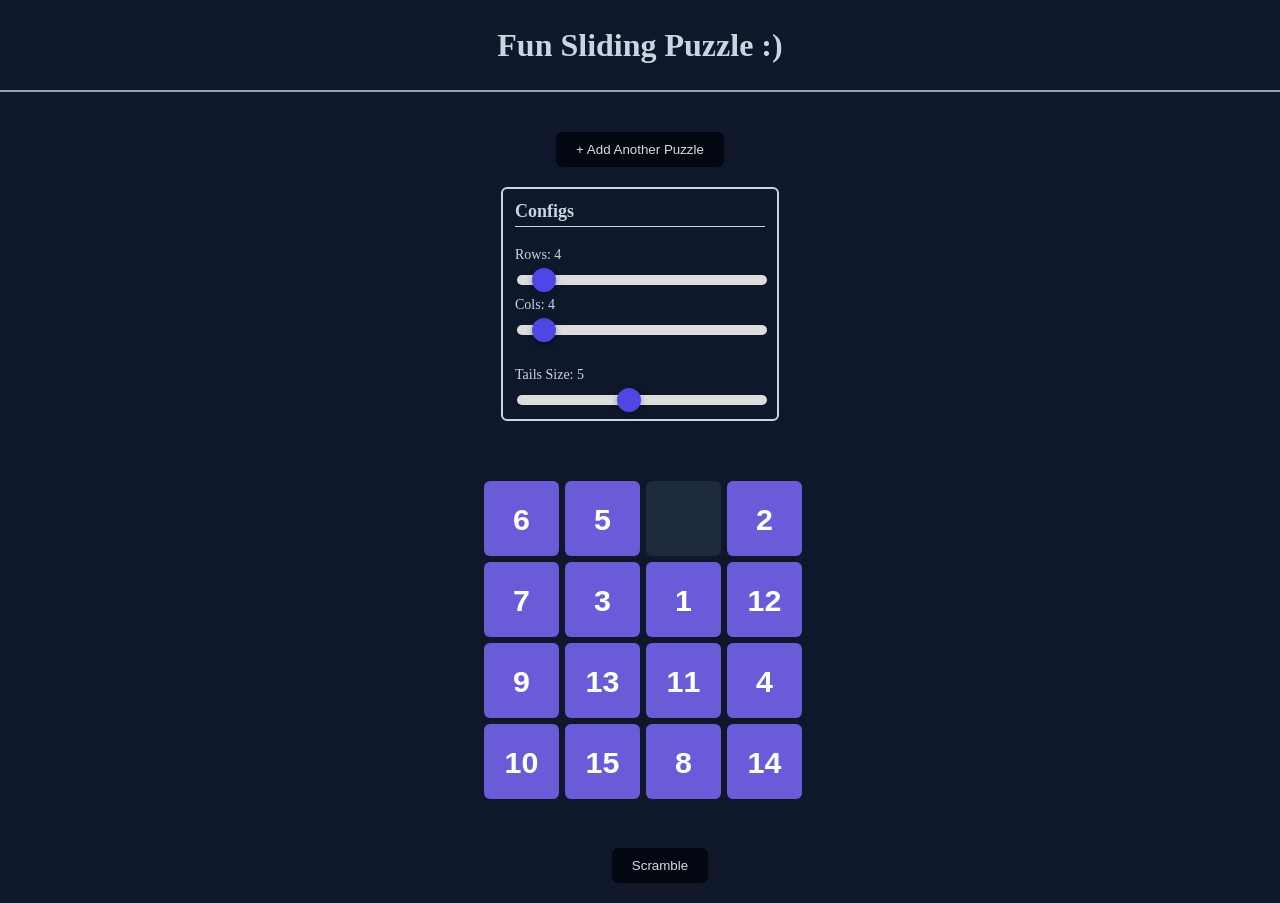
==== app/index.html @ 27c744fa "add change tails size option" ====
<!DOCTYPE html>
<html>
<head>
	<meta charset="utf-8">
	<meta name="viewport" content="width=device-width, initial-scale=1.0">
	<title>Sliding Puzzle</title>
	<link rel="stylesheet" href="index.css">
</head>
<body>
	<div class="main-header">
		<h1>Fun Sliding Puzzle :)</h1>
	</div>
	<div class="align-center mt-10">
		<button id="add-board"> + Add Another Puzzle</button>
	</div>
	<div class="center mt-5">
		<div id="controls-sliders" class="slider-container">
			<div class="controls-title">Configs</div>
	
			  <label for="rowsSlider">Rows: <span id="rowsValue">4</span></label>
			  <input type="range" id="rowsSlider" min="2" max="32" value="4">
	
			  <label for="colsSlider">Cols: <span id="colsValue">4</span></label>
			  <input type="range" id="colsSlider" min="2" max="32" value="4">

			  <label for="tailsSizeSlider" class="mt-5">Tails Size: <span id="tailsSizeValue">5</span></label>
			  <input type="range" id="tailsSizeSlider" min="1" max="10" value="5">
	
		</div>
	</div>
	<div id="boards-container"></div>

	<script src="index.js"></script>
</body>
</html>
---- app/index.css ----
::selection {
	background: transparent;
}

p {
	margin: 0;
	font: 12px/150% Arial;
	text-align: center;
	color: #888;
}

p a {
	color: #888;
}

body {
	margin: 0;
	padding: 0;
	background-color: oklch(20.8% 0.042 265.755);
}

.align-center {
	text-align: center;
}

button {
	cursor: pointer;
	outline: none;
	padding: 10px 20px;
	border: 0;
	border-radius: 6px;
	background: oklch(13% 0.028 261.692);
	text-align: center;
	color: #dbdbdb;
}

button:hover {
	background: oklch(27.8% 0.033 256.848);
}

#boards-container {
	display: flex;
	flex-direction: row;
	flex-wrap: wrap;
	justify-content: center;
	align-items: center;
	margin-top: 40px;
	width: 100%;
	height: 100%;
	column-gap: 30px;
	row-gap: 30px;
	padding: 20px;
}

.puzzle-container {
	display: flex;
	flex-direction: column;
	row-gap: 15px;
}

#boards-container span {
	position: absolute;
	display: block;
	width: 80px;
	height: 80px;
	border-radius: 6px;
	display: flex;
	align-items: center;
	justify-content: center;
}

#boards-container span.number {
	cursor: pointer;
	font: bold 36px/80px Arial;
	text-align: center;
	color: #fff;
}

#boards-container span.empty {
	background: oklch(27.9% 0.041 260.031);
}

#boards-container span.number.tail {
	background: #6a5cd8;
}

#boards-container.animate span {
	-webkit-transition: 0.15s left, 0.15s top;
	transition: 0.15s left, 0.15s top;
}

.main-header {
	width: 100%;
	height: 90px;
	border-bottom: 2px solid oklch(70.4% 0.04 256.788);
	color: oklch(86.9% 0.022 252.894);
	display: flex;
	align-items: center;
	justify-content: center;
	position: sticky;
	top: 0;
	z-index: 10;
	background-color: inherit;
}

.mt-10 {
	margin-top: 40px;
}

.mt-5 {
	margin-top: 20px;
}

.mb-3 {
	margin-bottom: 12px;
}
.center {
	display: flex;
	align-items: center;
	justify-content: center;
}
.slider-container {
	display: flex;
	flex-direction: column;
	gap: 10px;
	width: 250px;
	border: 2px solid oklch(86.9% 0.022 252.894);
	border-radius: 6px;
	padding: 12px;
	color: oklch(86.9% 0.022 252.894);
}

.controls-title {
	font-size: 18px;
	border-bottom: 1px solid oklch(86.9% 0.022 252.894);
	padding-bottom: 4px;
	margin-bottom: 10px;
	font-weight: 600;
}

.slider-container label {
	font-size: 14px;
}

input[type="range"] {
	-webkit-appearance: none;
	width: 100%;
	height: 10px;
	border-radius: 10px;
	background: #ddd;
	outline: none;
	transition: background 0.3s;
}

input[type="range"]:hover {
	background: #ccc;
}

input[type="range"]::-webkit-slider-thumb {
	-webkit-appearance: none;
	appearance: none;
	width: 24px;
	height: 24px;
	border-radius: 50%;
	background: #4f46e5;
	cursor: pointer;
	box-shadow: 0 2px 6px rgba(0, 0, 0, 0.3);
	transition: transform 0.2s, background 0.2s;
}

input[type="range"]::-webkit-slider-thumb:hover {
	transform: scale(1.2);
	background: #6366f1;
}

input[type="range"]::-moz-range-thumb {
	width: 24px;
	height: 24px;
	border-radius: 50%;
	background: #4f46e5;
	cursor: pointer;
	box-shadow: 0 2px 6px rgba(0, 0, 0, 0.3);
	transition: transform 0.2s, background 0.2s;
}

input[type="range"]::-moz-range-thumb:hover {
	transform: scale(1.2);
	background: #6366f1;
}
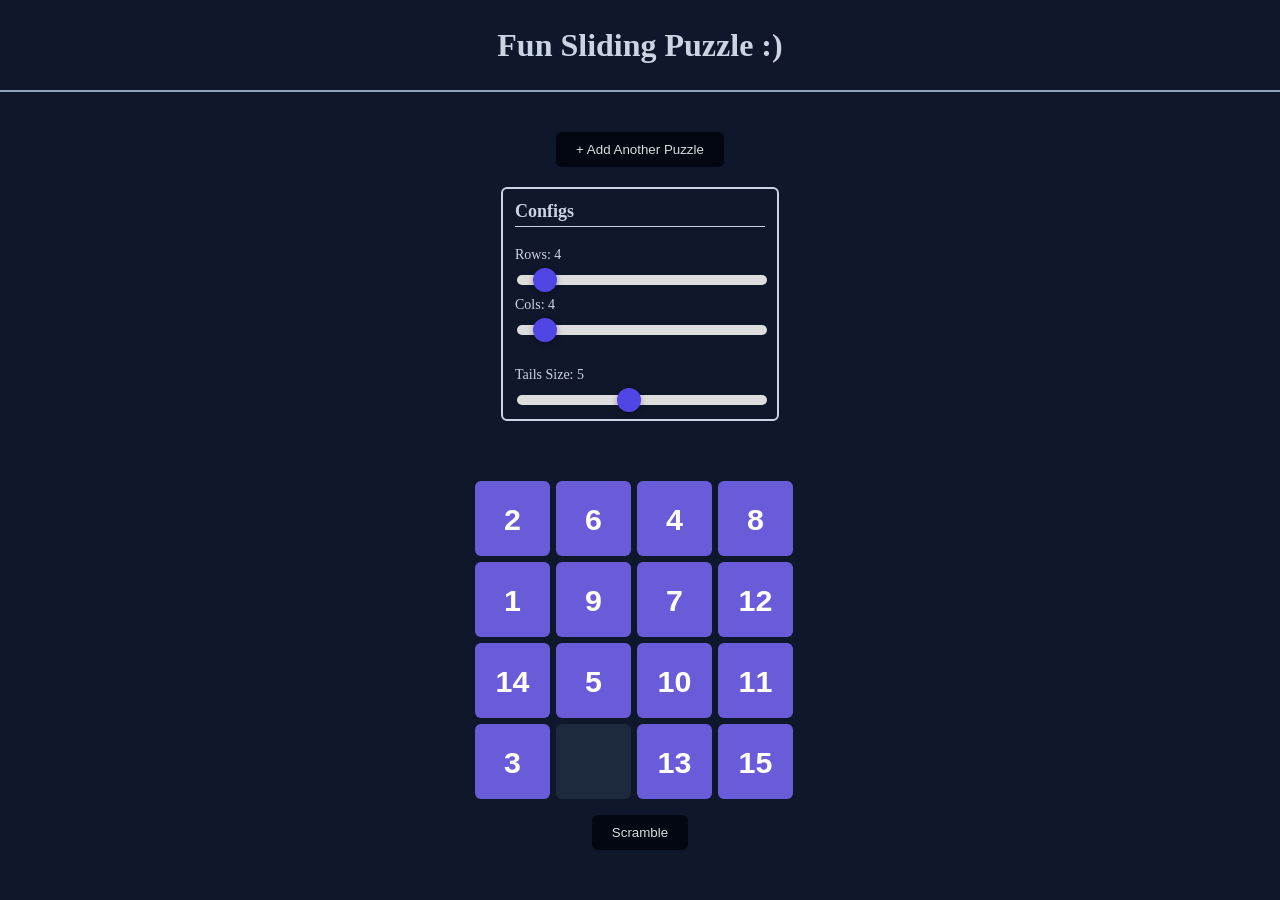
==== commit e7a90108: "update slider max for row and col" ====
--- a/app/index.html
+++ b/app/index.html
@@ -18,10 +18,10 @@
 			<div class="controls-title">Configs</div>
 	
 			  <label for="rowsSlider">Rows: <span id="rowsValue">4</span></label>
-			  <input type="range" id="rowsSlider" min="2" max="32" value="4">
+			  <input type="range" id="rowsSlider" min="2" max="30" value="4">
 	
 			  <label for="colsSlider">Cols: <span id="colsValue">4</span></label>
-			  <input type="range" id="colsSlider" min="2" max="32" value="4">
+			  <input type="range" id="colsSlider" min="2" max="30" value="4">
 
 			  <label for="tailsSizeSlider" class="mt-5">Tails Size: <span id="tailsSizeValue">5</span></label>
 			  <input type="range" id="tailsSizeSlider" min="1" max="10" value="5">
--- a/app/index.css
+++ b/app/index.css
@@ -38,6 +38,25 @@
 	background: oklch(27.8% 0.033 256.848);
 }
 
+::-webkit-scrollbar {
+  width: 4px;
+  height: 4px;
+}
+
+::-webkit-scrollbar-track {
+  background: #f0f0f0;
+  border-radius: 10px;
+}
+
+::-webkit-scrollbar-thumb {
+  background: #888;
+  border-radius: 10px;
+}
+
+::-webkit-scrollbar-thumb:hover {
+  background: #555;
+}
+
 #boards-container {
 	display: flex;
 	flex-direction: row;
@@ -45,8 +64,6 @@
 	justify-content: center;
 	align-items: center;
 	margin-top: 40px;
-	width: 100%;
-	height: 100%;
 	column-gap: 30px;
 	row-gap: 30px;
 	padding: 20px;
@@ -55,7 +72,7 @@
 .puzzle-container {
 	display: flex;
 	flex-direction: column;
-	row-gap: 15px;
+	row-gap: 4px;
 }
 
 #boards-container span {
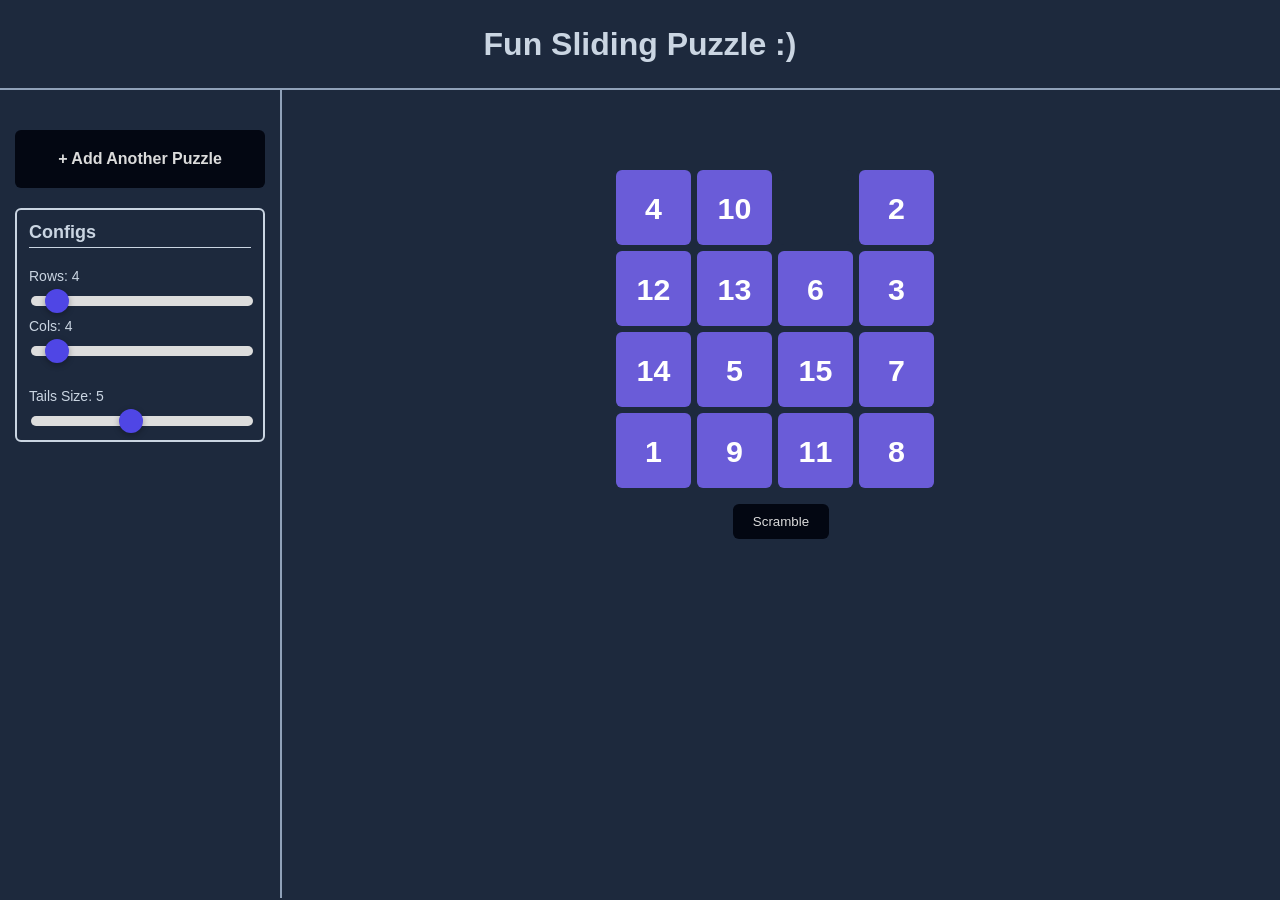
==== commit 1634b74f: "create sidebar" ====
--- a/app/index.html
+++ b/app/index.html
@@ -10,25 +10,31 @@
 	<div class="main-header">
 		<h1>Fun Sliding Puzzle :)</h1>
 	</div>
-	<div class="align-center mt-10">
-		<button id="add-board"> + Add Another Puzzle</button>
-	</div>
-	<div class="center mt-5">
-		<div id="controls-sliders" class="slider-container">
-			<div class="controls-title">Configs</div>
-	
-			  <label for="rowsSlider">Rows: <span id="rowsValue">4</span></label>
-			  <input type="range" id="rowsSlider" min="2" max="30" value="4">
-	
-			  <label for="colsSlider">Cols: <span id="colsValue">4</span></label>
-			  <input type="range" id="colsSlider" min="2" max="30" value="4">
-
-			  <label for="tailsSizeSlider" class="mt-5">Tails Size: <span id="tailsSizeValue">5</span></label>
-			  <input type="range" id="tailsSizeSlider" min="1" max="10" value="5">
-	
+	<div class="page-content">
+		<div class="sidebar">
+			<div class="align-center mt-10">
+				<button class="primary-btn lg-btn" id="add-board"> + Add Another Puzzle</button>
+			</div>
+			<div class="center mt-5">
+				<div id="controls-sliders" class="slider-container">
+					<div class="controls-title">Configs</div>
+			
+					  <label for="rowsSlider">Rows: <span id="rowsValue">4</span></label>
+					  <input type="range" id="rowsSlider" min="2" max="30" value="4">
+			
+					  <label for="colsSlider">Cols: <span id="colsValue">4</span></label>
+					  <input type="range" id="colsSlider" min="2" max="30" value="4">
+		
+					  <label for="tailsSizeSlider" class="mt-5">Tails Size: <span id="tailsSizeValue">5</span></label>
+					  <input type="range" id="tailsSizeSlider" min="1" max="10" value="5">
+			
+				</div>
+			</div>
+		</div>
+		<div class="main-content">
+			<div id="boards-container"></div>
 		</div>
 	</div>
-	<div id="boards-container"></div>
 
 	<script src="index.js"></script>
 </body>
--- a/app/index.css
+++ b/app/index.css
@@ -1,206 +1,236 @@
-::selection {
-	background: transparent;
+:root {
+  /* -------------------- Colors -------------------- */
+  --primary: oklch(13% 0.028 261.692);
+  --primary-hover: oklch(27.8% 0.033 256.848);
+  --secondary: oklch(27.9% 0.041 260.031);
+  --accent: #6a5cd8;
+  --text-primary: oklch(86.9% 0.022 252.894);
+  --text-secondary: #888;
+  --border: oklch(70.4% 0.04 256.788);
+  --slider-track: #ddd;
+  --slider-track-hover: #ccc;
+  --slider-thumb: #4f46e5;
+  --slider-thumb-hover: #6366f1;
+  --scrollbar-thumb: #888;
+  --scrollbar-thumb-hover: #555;
+  --scrollbar-track: #f0f0f0;
+}
+
+/* -------------------- Base Styles -------------------- */
+* {
+  box-sizing: border-box;
+}
+
+body {
+  margin: 0;
+  padding: 0;
+  background-color: var(--secondary);
+  font-family: Arial, sans-serif;
 }
 
 p {
-	margin: 0;
-	font: 12px/150% Arial;
-	text-align: center;
-	color: #888;
+  margin: 0;
+  font: 12px/150% Arial;
+  text-align: center;
+  color: var(--text-secondary);
 }
 
 p a {
-	color: #888;
-}
-
-body {
-	margin: 0;
-	padding: 0;
-	background-color: oklch(20.8% 0.042 265.755);
+  color: var(--text-secondary);
 }
 
 .align-center {
-	text-align: center;
-}
-
-button {
-	cursor: pointer;
-	outline: none;
-	padding: 10px 20px;
-	border: 0;
-	border-radius: 6px;
-	background: oklch(13% 0.028 261.692);
-	text-align: center;
-	color: #dbdbdb;
-}
-
-button:hover {
-	background: oklch(27.8% 0.033 256.848);
-}
-
+  text-align: center;
+}
+
+.center {
+  display: flex;
+  align-items: center;
+  justify-content: center;
+}
+
+.mt-5 { margin-top: 20px; }
+.mt-10 { margin-top: 40px; }
+.mb-3 { margin-bottom: 12px; }
+
+/* -------------------- Buttons -------------------- */
+.primary-btn {
+  cursor: pointer;
+  outline: none;
+  padding: 10px 20px;
+  border: 0;
+  border-radius: 6px;
+  background: var(--primary);
+  text-align: center;
+  color: #dbdbdb;
+  transition: background 0.3s;
+}
+
+.primary-btn.lg-btn {
+  padding: 20px 30px;
+  width: 100%;
+  font-size: 16px;
+  font-weight: 600;
+}
+
+.primary-btn:hover {
+  background: var(--primary-hover);
+}
+
+/* -------------------- Scrollbar -------------------- */
 ::-webkit-scrollbar {
   width: 4px;
   height: 4px;
 }
 
 ::-webkit-scrollbar-track {
-  background: #f0f0f0;
+  background: var(--scrollbar-track);
   border-radius: 10px;
 }
 
 ::-webkit-scrollbar-thumb {
-  background: #888;
+  background: var(--scrollbar-thumb);
   border-radius: 10px;
 }
 
 ::-webkit-scrollbar-thumb:hover {
-  background: #555;
-}
-
+  background: var(--scrollbar-thumb-hover);
+}
+
+/* -------------------- Header -------------------- */
+.main-header {
+  width: 100%;
+  height: 90px;
+  border-bottom: 2px solid var(--border);
+  color: var(--text-primary);
+  display: flex;
+  align-items: center;
+  justify-content: center;
+  position: sticky;
+  top: 0;
+  z-index: 10;
+  background-color: inherit;
+}
+
+/* -------------------- Page Layout -------------------- */
+.page-content {
+  display: flex;
+  align-items: flex-start;
+}
+
+/* Sidebar */
+.sidebar {
+  padding: 0 15px;
+  border-right: 2px solid var(--border);
+  min-height: calc(100vh - 92px);
+  position: sticky;
+  top: 92px;
+}
+
+/* Main content */
+.main-content {
+  flex: 1;
+  padding: 20px;
+}
+
+/* -------------------- Sliders / Controls -------------------- */
+.slider-container {
+  display: flex;
+  flex-direction: column;
+  gap: 10px;
+  width: 250px;
+  border: 2px solid var(--text-primary);
+  border-radius: 6px;
+  padding: 12px;
+  color: var(--text-primary);
+}
+
+.controls-title {
+  font-size: 18px;
+  font-weight: 600;
+  border-bottom: 1px solid var(--text-primary);
+  padding-bottom: 4px;
+  margin-bottom: 10px;
+}
+
+.slider-container label {
+  font-size: 14px;
+}
+
+input[type="range"] {
+  -webkit-appearance: none;
+  width: 100%;
+  height: 10px;
+  border-radius: 10px;
+  background: var(--slider-track);
+  outline: none;
+  transition: background 0.3s;
+}
+
+input[type="range"]:hover {
+  background: var(--slider-track-hover);
+}
+
+input[type="range"]::-webkit-slider-thumb {
+  -webkit-appearance: none;
+  appearance: none;
+  width: 24px;
+  height: 24px;
+  border-radius: 50%;
+  background: var(--slider-thumb);
+  cursor: pointer;
+  box-shadow: 0 2px 6px rgba(0, 0, 0, 0.3);
+  transition: transform 0.2s, background 0.2s;
+}
+
+input[type="range"]::-webkit-slider-thumb:hover {
+  transform: scale(1.2);
+  background: var(--slider-thumb-hover);
+}
+
+/* -------------------- Puzzle -------------------- */
 #boards-container {
-	display: flex;
-	flex-direction: row;
-	flex-wrap: wrap;
-	justify-content: center;
-	align-items: center;
-	margin-top: 40px;
-	column-gap: 30px;
-	row-gap: 30px;
-	padding: 20px;
+  display: flex;
+  flex-wrap: wrap;
+  justify-content: center;
+  align-items: center;
+  margin-top: 40px;
+  column-gap: 30px;
+  row-gap: 30px;
+  padding: 20px;
 }
 
 .puzzle-container {
-	display: flex;
-	flex-direction: column;
-	row-gap: 4px;
+  display: flex;
+  flex-direction: column;
+  row-gap: 4px;
 }
 
 #boards-container span {
-	position: absolute;
-	display: block;
-	width: 80px;
-	height: 80px;
-	border-radius: 6px;
-	display: flex;
-	align-items: center;
-	justify-content: center;
+  position: absolute;
+  display: flex;
+  align-items: center;
+  justify-content: center;
+  width: 80px;
+  height: 80px;
+  border-radius: 6px;
 }
 
 #boards-container span.number {
-	cursor: pointer;
-	font: bold 36px/80px Arial;
-	text-align: center;
-	color: #fff;
+  cursor: pointer;
+  font: bold 36px/80px Arial;
+  text-align: center;
+  color: #fff;
 }
 
 #boards-container span.empty {
-	background: oklch(27.9% 0.041 260.031);
+  background: var(--secondary);
 }
 
 #boards-container span.number.tail {
-	background: #6a5cd8;
+  background: var(--accent);
 }
 
 #boards-container.animate span {
-	-webkit-transition: 0.15s left, 0.15s top;
-	transition: 0.15s left, 0.15s top;
-}
-
-.main-header {
-	width: 100%;
-	height: 90px;
-	border-bottom: 2px solid oklch(70.4% 0.04 256.788);
-	color: oklch(86.9% 0.022 252.894);
-	display: flex;
-	align-items: center;
-	justify-content: center;
-	position: sticky;
-	top: 0;
-	z-index: 10;
-	background-color: inherit;
-}
-
-.mt-10 {
-	margin-top: 40px;
-}
-
-.mt-5 {
-	margin-top: 20px;
-}
-
-.mb-3 {
-	margin-bottom: 12px;
-}
-.center {
-	display: flex;
-	align-items: center;
-	justify-content: center;
-}
-.slider-container {
-	display: flex;
-	flex-direction: column;
-	gap: 10px;
-	width: 250px;
-	border: 2px solid oklch(86.9% 0.022 252.894);
-	border-radius: 6px;
-	padding: 12px;
-	color: oklch(86.9% 0.022 252.894);
-}
-
-.controls-title {
-	font-size: 18px;
-	border-bottom: 1px solid oklch(86.9% 0.022 252.894);
-	padding-bottom: 4px;
-	margin-bottom: 10px;
-	font-weight: 600;
-}
-
-.slider-container label {
-	font-size: 14px;
-}
-
-input[type="range"] {
-	-webkit-appearance: none;
-	width: 100%;
-	height: 10px;
-	border-radius: 10px;
-	background: #ddd;
-	outline: none;
-	transition: background 0.3s;
-}
-
-input[type="range"]:hover {
-	background: #ccc;
-}
-
-input[type="range"]::-webkit-slider-thumb {
-	-webkit-appearance: none;
-	appearance: none;
-	width: 24px;
-	height: 24px;
-	border-radius: 50%;
-	background: #4f46e5;
-	cursor: pointer;
-	box-shadow: 0 2px 6px rgba(0, 0, 0, 0.3);
-	transition: transform 0.2s, background 0.2s;
-}
-
-input[type="range"]::-webkit-slider-thumb:hover {
-	transform: scale(1.2);
-	background: #6366f1;
-}
-
-input[type="range"]::-moz-range-thumb {
-	width: 24px;
-	height: 24px;
-	border-radius: 50%;
-	background: #4f46e5;
-	cursor: pointer;
-	box-shadow: 0 2px 6px rgba(0, 0, 0, 0.3);
-	transition: transform 0.2s, background 0.2s;
-}
-
-input[type="range"]::-moz-range-thumb:hover {
-	transform: scale(1.2);
-	background: #6366f1;
+  transition: 0.15s left, 0.15s top;
 }
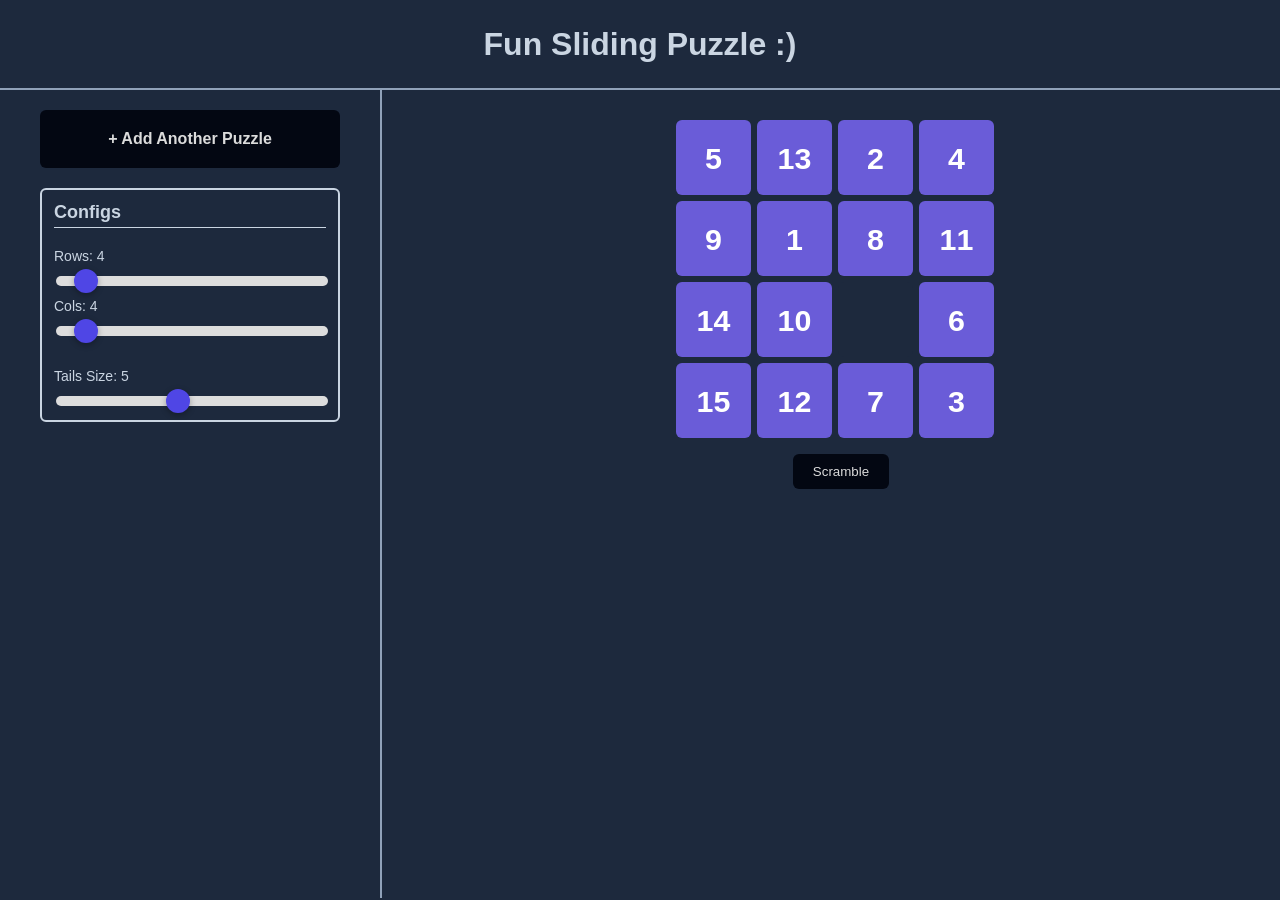
==== commit 1e35f7c7: "fix mobile mode and responsive" ====
--- a/app/index.html
+++ b/app/index.html
@@ -12,7 +12,7 @@
 	</div>
 	<div class="page-content">
 		<div class="sidebar">
-			<div class="align-center mt-10">
+			<div class="align-center mt-5">
 				<button class="primary-btn lg-btn" id="add-board"> + Add Another Puzzle</button>
 			</div>
 			<div class="center mt-5">
--- a/app/index.css
+++ b/app/index.css
@@ -7,13 +7,12 @@
   --text-primary: oklch(86.9% 0.022 252.894);
   --text-secondary: #888;
   --border: oklch(70.4% 0.04 256.788);
-  --slider-track: #ddd;
-  --slider-track-hover: #ccc;
-  --slider-thumb: #4f46e5;
-  --slider-thumb-hover: #6366f1;
-  --scrollbar-thumb: #888;
-  --scrollbar-thumb-hover: #555;
-  --scrollbar-track: #f0f0f0;
+  --gray-50: #ddd;
+  --gray-100: #ccc;
+  --gray-200: #888;
+  --gray-300: #555;
+  --blue-200: #4f46e5;
+  --blue-100: #6366f1;
 }
 
 /* -------------------- Base Styles -------------------- */
@@ -84,17 +83,17 @@
 }
 
 ::-webkit-scrollbar-track {
-  background: var(--scrollbar-track);
+  background: var(--gray-50);
   border-radius: 10px;
 }
 
 ::-webkit-scrollbar-thumb {
-  background: var(--scrollbar-thumb);
+  background: var(--gray-200);
   border-radius: 10px;
 }
 
 ::-webkit-scrollbar-thumb:hover {
-  background: var(--scrollbar-thumb-hover);
+  background: var(--gray-300);
 }
 
 /* -------------------- Header -------------------- */
@@ -116,29 +115,45 @@
 .page-content {
   display: flex;
   align-items: flex-start;
-}
-
-/* Sidebar */
-.sidebar {
-  padding: 0 15px;
-  border-right: 2px solid var(--border);
-  min-height: calc(100vh - 92px);
-  position: sticky;
-  top: 92px;
-}
-
-/* Main content */
+  gap: 20px;
+}
+
+@media (min-width: 769px) {
+  .sidebar {
+    padding: 0 40px;
+    border-right: 2px solid var(--border);
+    min-height: calc(100vh - 92px);
+    position: sticky;
+    top: 92px;
+  }
+}
+
 .main-content {
   flex: 1;
   padding: 20px;
 }
 
+/* Mobile */
+@media (max-width: 768px) {
+  .page-content {
+    flex-direction: column;
+    align-items: stretch;
+  }
+
+  .sidebar {
+    border-right: none;
+    border-bottom: 2px solid var(--border);
+    padding: 0 10px 20px;
+  }
+}
+
 /* -------------------- Sliders / Controls -------------------- */
 .slider-container {
   display: flex;
   flex-direction: column;
   gap: 10px;
-  width: 250px;
+  width: 100%;
+  min-width: 300px;
   border: 2px solid var(--text-primary);
   border-radius: 6px;
   padding: 12px;
@@ -162,13 +177,13 @@
   width: 100%;
   height: 10px;
   border-radius: 10px;
-  background: var(--slider-track);
+  background: var(--gray-50);
   outline: none;
   transition: background 0.3s;
 }
 
 input[type="range"]:hover {
-  background: var(--slider-track-hover);
+  background: var(--gray-100);
 }
 
 input[type="range"]::-webkit-slider-thumb {
@@ -177,7 +192,7 @@
   width: 24px;
   height: 24px;
   border-radius: 50%;
-  background: var(--slider-thumb);
+  background: var(--blue-200);
   cursor: pointer;
   box-shadow: 0 2px 6px rgba(0, 0, 0, 0.3);
   transition: transform 0.2s, background 0.2s;
@@ -185,7 +200,7 @@
 
 input[type="range"]::-webkit-slider-thumb:hover {
   transform: scale(1.2);
-  background: var(--slider-thumb-hover);
+  background: var(--blue-100);
 }
 
 /* -------------------- Puzzle -------------------- */
@@ -194,10 +209,9 @@
   flex-wrap: wrap;
   justify-content: center;
   align-items: center;
-  margin-top: 40px;
   column-gap: 30px;
   row-gap: 30px;
-  padding: 20px;
+  padding: 10px;
 }
 
 .puzzle-container {
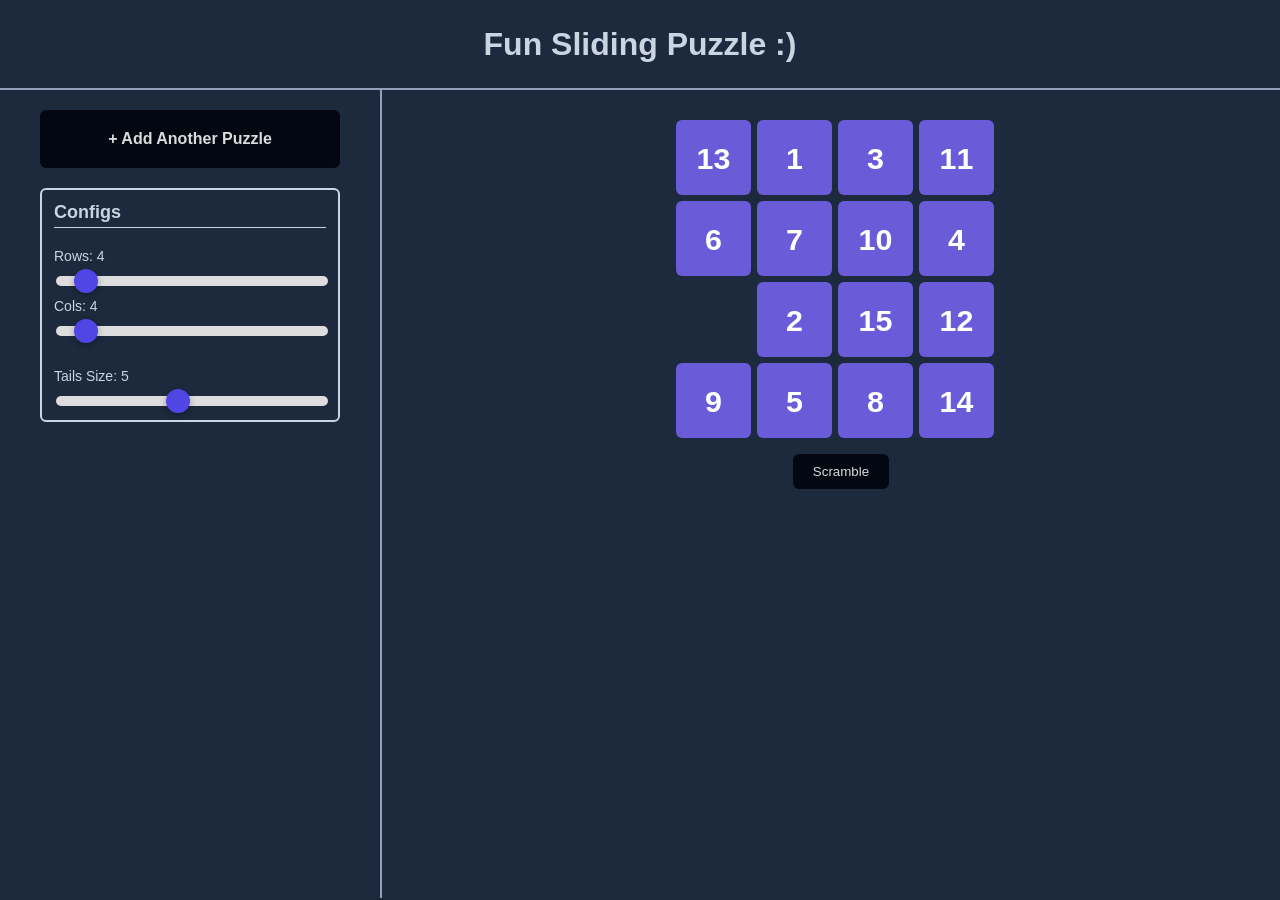
==== commit 3d6e0414: "make js file modular" ====
--- a/app/index.html
+++ b/app/index.html
@@ -36,6 +36,6 @@
 		</div>
 	</div>
 
-	<script src="index.js"></script>
+	<script type="module" src="src/main.js"></script>
 </body>
 </html>
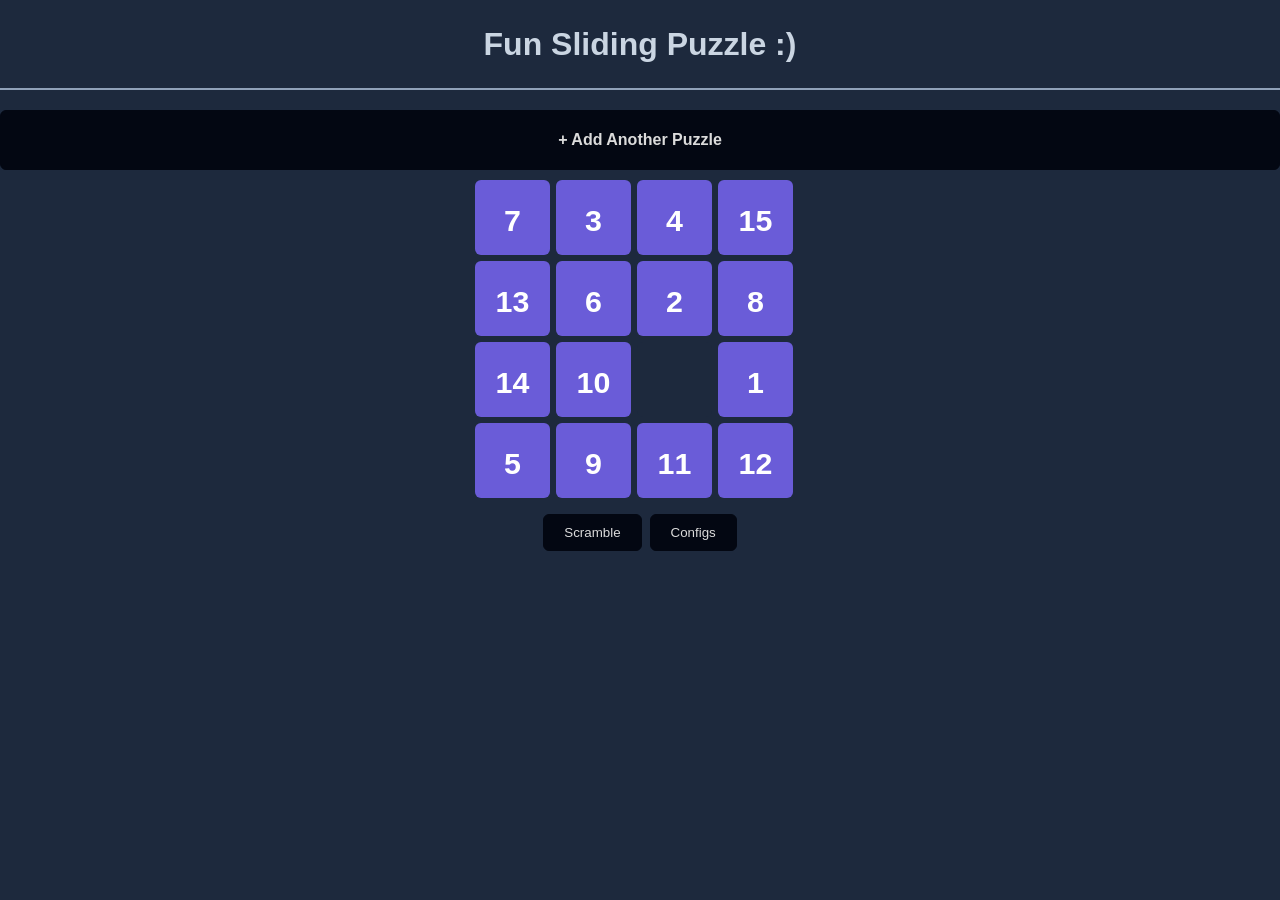
==== commit 4d012277: "remove global config" ====
--- a/app/index.html
+++ b/app/index.html
@@ -4,7 +4,7 @@
 	<meta charset="utf-8">
 	<meta name="viewport" content="width=device-width, initial-scale=1.0">
 	<title>Sliding Puzzle</title>
-	<link rel="stylesheet" href="index.css">
+	<link rel="stylesheet" href="public/style/index.css">
 </head>
 <body>
 	<div class="main-header">
@@ -15,21 +15,6 @@
 			<div class="align-center mt-5">
 				<button class="primary-btn lg-btn" id="add-board"> + Add Another Puzzle</button>
 			</div>
-			<div class="center mt-5">
-				<div id="controls-sliders" class="slider-container">
-					<div class="controls-title">Configs</div>
-			
-					  <label for="rowsSlider">Rows: <span id="rowsValue">4</span></label>
-					  <input type="range" id="rowsSlider" min="2" max="30" value="4">
-			
-					  <label for="colsSlider">Cols: <span id="colsValue">4</span></label>
-					  <input type="range" id="colsSlider" min="2" max="30" value="4">
-		
-					  <label for="tailsSizeSlider" class="mt-5">Tails Size: <span id="tailsSizeValue">5</span></label>
-					  <input type="range" id="tailsSizeSlider" min="1" max="10" value="5">
-			
-				</div>
-			</div>
 		</div>
 		<div class="main-content">
 			<div id="boards-container"></div>
--- a/app/public/style/index.css
+++ b/app/public/style/index.css
@@ -0,0 +1,253 @@
+:root {
+  /* -------------------- Colors -------------------- */
+  --primary: oklch(13% 0.028 261.692);
+  --primary-hover: oklch(27.8% 0.033 256.848);
+  --secondary: oklch(27.9% 0.041 260.031);
+  --accent: #6a5cd8;
+  --text-primary: oklch(86.9% 0.022 252.894);
+  --text-secondary: #888;
+  --border: oklch(70.4% 0.04 256.788);
+  --gray-50: #ddd;
+  --gray-100: #ccc;
+  --gray-200: #888;
+  --gray-300: #555;
+  --blue-200: #4f46e5;
+  --blue-100: #6366f1;
+}
+
+/* -------------------- Base Styles -------------------- */
+* {
+  box-sizing: border-box;
+}
+
+body {
+  margin: 0;
+  padding: 0;
+  background-color: var(--secondary);
+  font-family: Arial, sans-serif;
+}
+
+p {
+  margin: 0;
+  font: 12px/150% Arial;
+  text-align: center;
+  color: var(--text-secondary);
+}
+
+p a {
+  color: var(--text-secondary);
+}
+
+.align-center {
+  text-align: center;
+}
+
+.center {
+  display: flex;
+  align-items: center;
+  justify-content: center;
+}
+
+.mt-5 {
+  margin-top: 20px;
+}
+
+.mt-10 {
+  margin-top: 40px;
+}
+
+.mb-3 {
+  margin-bottom: 12px;
+}
+
+/* -------------------- Buttons -------------------- */
+button {
+  cursor: pointer;
+  outline: none;
+  border: 0;
+  border-radius: 6px;
+  text-align: center;
+}
+
+.primary-btn {
+  padding: 10px 20px;
+  background: var(--primary);
+  border: 1px solid var(--primary);
+  color: #dbdbdb;
+  transition: background 0.3s;
+}
+
+.text-primary-btn {
+  padding: 10px 20px;
+  background: white;
+  color: var(--secondary);
+  border: 1px solid white;
+  transition: background 0.3s;
+}
+
+.text-primary-btn:hover {
+  background: var(--gray-50);
+}
+
+.primary-btn.lg-btn {
+  padding: 20px 30px;
+  width: 100%;
+  font-size: 16px;
+  font-weight: 600;
+}
+
+.primary-btn:hover {
+  background: var(--primary-hover);
+}
+
+/* -------------------- Scrollbar -------------------- */
+::-webkit-scrollbar {
+  width: 4px;
+  height: 4px;
+}
+
+::-webkit-scrollbar-track {
+  background: var(--gray-50);
+  border-radius: 10px;
+}
+
+::-webkit-scrollbar-thumb {
+  background: var(--gray-200);
+  border-radius: 10px;
+}
+
+::-webkit-scrollbar-thumb:hover {
+  background: var(--gray-300);
+}
+
+/* -------------------- Header -------------------- */
+.main-header {
+  width: 100%;
+  height: 90px;
+  border-bottom: 2px solid var(--border);
+  color: var(--text-primary);
+  display: flex;
+  align-items: center;
+  justify-content: center;
+  position: sticky;
+  top: 0;
+  z-index: 10;
+  background-color: inherit;
+}
+
+/* -------------------- Sliders / Controls -------------------- */
+.slider-container {
+  display: flex;
+  flex-direction: column;
+  gap: 10px;
+  width: 100%;
+  min-width: 300px;
+  border: 2px solid var(--text-primary);
+  border-radius: 6px;
+  padding: 12px;
+  color: var(--text-primary);
+}
+
+input[type="range"] {
+  -webkit-appearance: none;
+  width: 100%;
+  height: 10px;
+  border-radius: 10px;
+  background: var(--gray-50);
+  outline: none;
+  transition: background 0.3s;
+}
+
+input[type="range"]:hover {
+  background: var(--gray-100);
+}
+
+input[type="range"]::-webkit-slider-thumb {
+  -webkit-appearance: none;
+  appearance: none;
+  width: 24px;
+  height: 24px;
+  border-radius: 50%;
+  background: var(--blue-200);
+  cursor: pointer;
+  box-shadow: 0 2px 6px rgba(0, 0, 0, 0.3);
+  transition: transform 0.2s, background 0.2s;
+}
+
+input[type="range"]::-webkit-slider-thumb:hover {
+  transform: scale(1.2);
+  background: var(--blue-100);
+}
+
+/* -------------------- Puzzle -------------------- */
+#boards-container {
+  display: flex;
+  flex-wrap: wrap;
+  justify-content: center;
+  align-items: center;
+  column-gap: 30px;
+  row-gap: 30px;
+  padding: 10px;
+}
+
+.puzzle-container {
+  display: flex;
+  flex-direction: column;
+  row-gap: 4px;
+}
+
+#boards-container span {
+  position: absolute;
+  width: 80px;
+  height: 80px;
+  border-radius: 6px;
+}
+
+#boards-container span.number {
+  cursor: pointer;
+  font: bold 36px/80px Arial;
+  text-align: center;
+  color: #fff;
+}
+
+#boards-container span.empty {
+  background: var(--secondary);
+}
+
+#boards-container span.number.tail {
+  background: var(--accent);
+}
+
+#boards-container.animate span {
+  transition: 0.15s left, 0.15s top;
+}
+
+/* -------------------- Modal -------------------- */
+.modal {
+  position: fixed;
+  top: 50%;
+  left: 50%;
+  transform: translate(-50%, -50%) scale(0.9);
+  background: var(--secondary);
+  border-radius: 8px;
+  padding: 16px;
+  z-index: 1000;
+  min-width: 350px;
+  box-shadow: 0 4px 12px rgba(0, 0, 0, 0.15);
+  opacity: 0;
+  transition: opacity 0.25s ease, transform 0.25s ease;
+  border: 1px solid var(--gray-100);
+  color: var(--gray-50);
+}
+
+.modal-overlay {
+  position: fixed;
+  top: 0;
+  left: 0;
+  width: 100vw;
+  height: 100vh;
+  background: rgba(0, 0, 0, 0.5);
+  backdrop-filter: blur(4px);
+  display: none;
+  z-index: 999
+}
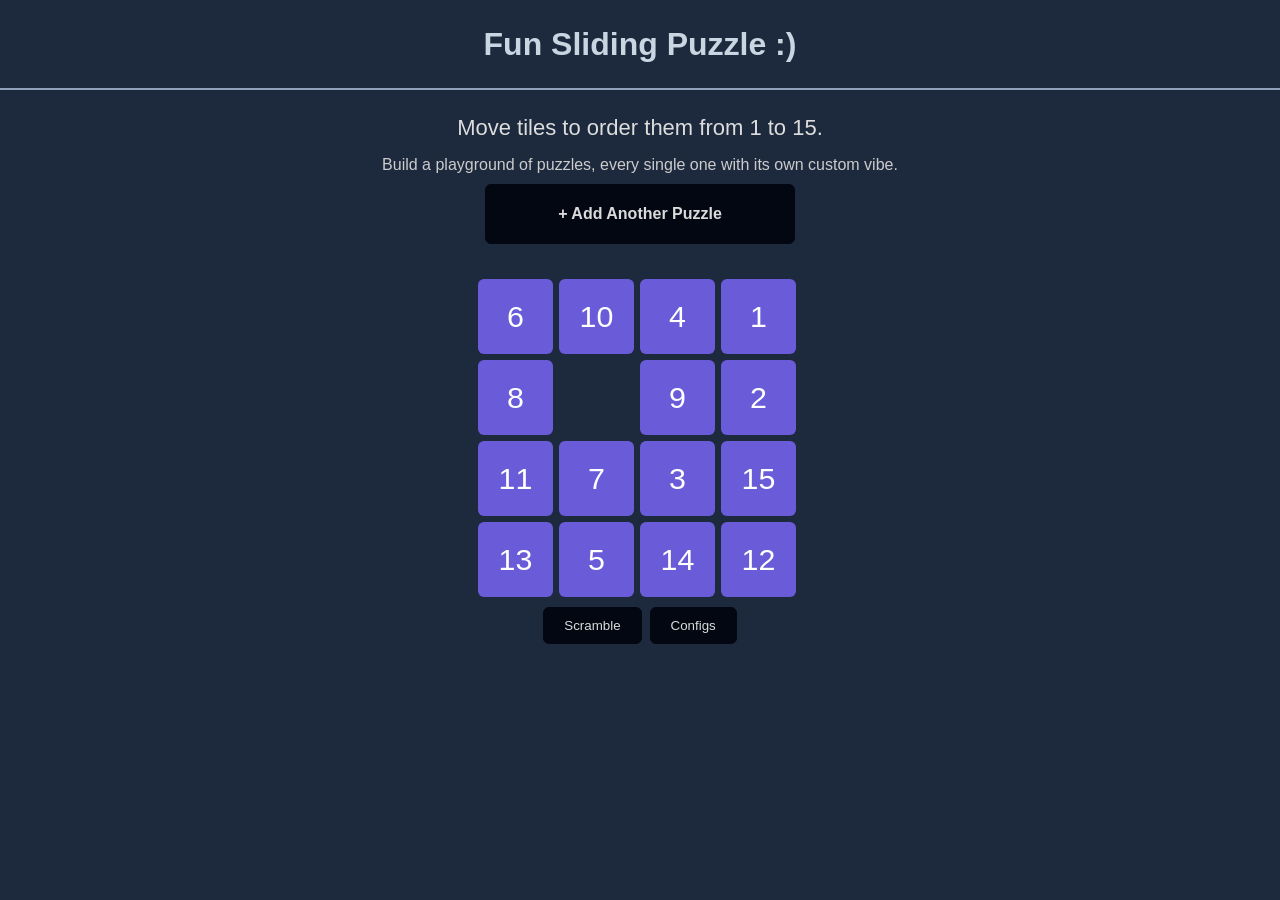
==== commit b40dadf3: "make ui better" ====
--- a/app/index.html
+++ b/app/index.html
@@ -11,14 +11,16 @@
 		<h1>Fun Sliding Puzzle :)</h1>
 	</div>
 	<div class="page-content">
-		<div class="sidebar">
-			<div class="align-center mt-5">
-				<button class="primary-btn lg-btn" id="add-board"> + Add Another Puzzle</button>
-			</div>
+		<div class="top-board-container">
+			<p class="desc-text">
+				Move tiles to order them from 1 to 15.
+			</p>
+			<p class="hint-text">
+				Build a playground of puzzles, every single one with its own custom vibe.
+			</p>
+			<button class="primary-btn lg-btn" id="add-board"> + Add Another Puzzle</button>
 		</div>
-		<div class="main-content">
-			<div id="boards-container"></div>
-		</div>
+		<div id="boards-container"></div>
 	</div>
 
 	<script type="module" src="src/main.js"></script>
--- a/app/public/style/index.css
+++ b/app/public/style/index.css
@@ -29,123 +29,12 @@
 
 p {
   margin: 0;
-  font: 12px/150% Arial;
   text-align: center;
   color: var(--text-secondary);
 }
 
 p a {
   color: var(--text-secondary);
-}
-
-.align-center {
-  text-align: center;
-}
-
-.center {
-  display: flex;
-  align-items: center;
-  justify-content: center;
-}
-
-.mt-5 {
-  margin-top: 20px;
-}
-
-.mt-10 {
-  margin-top: 40px;
-}
-
-.mb-3 {
-  margin-bottom: 12px;
-}
-
-/* -------------------- Buttons -------------------- */
-button {
-  cursor: pointer;
-  outline: none;
-  border: 0;
-  border-radius: 6px;
-  text-align: center;
-}
-
-.primary-btn {
-  padding: 10px 20px;
-  background: var(--primary);
-  border: 1px solid var(--primary);
-  color: #dbdbdb;
-  transition: background 0.3s;
-}
-
-.text-primary-btn {
-  padding: 10px 20px;
-  background: white;
-  color: var(--secondary);
-  border: 1px solid white;
-  transition: background 0.3s;
-}
-
-.text-primary-btn:hover {
-  background: var(--gray-50);
-}
-
-.primary-btn.lg-btn {
-  padding: 20px 30px;
-  width: 100%;
-  font-size: 16px;
-  font-weight: 600;
-}
-
-.primary-btn:hover {
-  background: var(--primary-hover);
-}
-
-/* -------------------- Scrollbar -------------------- */
-::-webkit-scrollbar {
-  width: 4px;
-  height: 4px;
-}
-
-::-webkit-scrollbar-track {
-  background: var(--gray-50);
-  border-radius: 10px;
-}
-
-::-webkit-scrollbar-thumb {
-  background: var(--gray-200);
-  border-radius: 10px;
-}
-
-::-webkit-scrollbar-thumb:hover {
-  background: var(--gray-300);
-}
-
-/* -------------------- Header -------------------- */
-.main-header {
-  width: 100%;
-  height: 90px;
-  border-bottom: 2px solid var(--border);
-  color: var(--text-primary);
-  display: flex;
-  align-items: center;
-  justify-content: center;
-  position: sticky;
-  top: 0;
-  z-index: 10;
-  background-color: inherit;
-}
-
-/* -------------------- Sliders / Controls -------------------- */
-.slider-container {
-  display: flex;
-  flex-direction: column;
-  gap: 10px;
-  width: 100%;
-  min-width: 300px;
-  border: 2px solid var(--text-primary);
-  border-radius: 6px;
-  padding: 12px;
-  color: var(--text-primary);
 }
 
 input[type="range"] {
@@ -179,6 +68,116 @@
   background: var(--blue-100);
 }
 
+.align-center {
+  text-align: center;
+}
+
+.center {
+  display: flex;
+  align-items: center;
+  justify-content: center;
+}
+
+.mt-5 {
+  margin-top: 20px;
+}
+
+.mt-10 {
+  margin-top: 40px;
+}
+
+.mb-3 {
+  margin-bottom: 12px;
+}
+
+/* -------------------- Buttons -------------------- */
+button {
+  cursor: pointer;
+  outline: none;
+  border: 0;
+  border-radius: 6px;
+  text-align: center;
+}
+
+.primary-btn {
+  padding: 10px 20px;
+  background: var(--primary);
+  border: 1px solid var(--primary);
+  color: #dbdbdb;
+  transition: background 0.3s;
+}
+
+.text-primary-btn {
+  padding: 10px 20px;
+  background: white;
+  color: var(--secondary);
+  border: 1px solid white;
+  transition: background 0.3s;
+}
+
+.text-primary-btn:hover {
+  background: var(--gray-50);
+}
+
+.primary-btn.lg-btn {
+  padding: 20px 30px;
+  width: 100%;
+  font-size: 16px;
+  font-weight: 600;
+}
+
+.primary-btn:hover {
+  background: var(--primary-hover);
+}
+
+/* -------------------- Scrollbar -------------------- */
+::-webkit-scrollbar {
+  width: 4px;
+  height: 4px;
+}
+
+::-webkit-scrollbar-track {
+  background: var(--gray-50);
+  border-radius: 10px;
+}
+
+::-webkit-scrollbar-thumb {
+  background: var(--gray-200);
+  border-radius: 10px;
+}
+
+::-webkit-scrollbar-thumb:hover {
+  background: var(--gray-300);
+}
+
+/* -------------------- Header -------------------- */
+.main-header {
+  width: 100%;
+  height: 90px;
+  border-bottom: 2px solid var(--border);
+  color: var(--text-primary);
+  display: flex;
+  align-items: center;
+  justify-content: center;
+  position: sticky;
+  top: 0;
+  z-index: 10;
+  background-color: inherit;
+}
+
+/* -------------------- Sliders / Controls -------------------- */
+.slider-container {
+  display: flex;
+  flex-direction: column;
+  gap: 10px;
+  width: 100%;
+  min-width: 300px;
+  border: 2px solid var(--text-primary);
+  border-radius: 6px;
+  padding: 12px;
+  color: var(--text-primary);
+}
+
 /* -------------------- Puzzle -------------------- */
 #boards-container {
   display: flex;
@@ -193,6 +192,7 @@
 .puzzle-container {
   display: flex;
   flex-direction: column;
+  align-items: center;
   row-gap: 4px;
 }
 
@@ -205,8 +205,9 @@
 
 #boards-container span.number {
   cursor: pointer;
-  font: bold 36px/80px Arial;
-  text-align: center;
+  display: flex;
+  justify-content: center;
+  align-items: center;
   color: #fff;
 }
 
@@ -250,4 +251,28 @@
   backdrop-filter: blur(4px);
   display: none;
   z-index: 999
+}
+
+/* -------------------- Other Styles -------------------- */
+.desc-text {
+  color: var(--gray-50);
+  font-size: 22px;
+  margin-bottom: 15px;
+}
+
+.hint-text {
+  color: var(--gray-100);
+  font-size: 16px;
+  margin-bottom: 10px;
+}
+
+.top-board-container {
+  display: flex;
+  flex-direction: column;
+  align-items: center;
+  margin: 25px;
+}
+
+.top-board-container button {
+  max-width: 310px;
 }
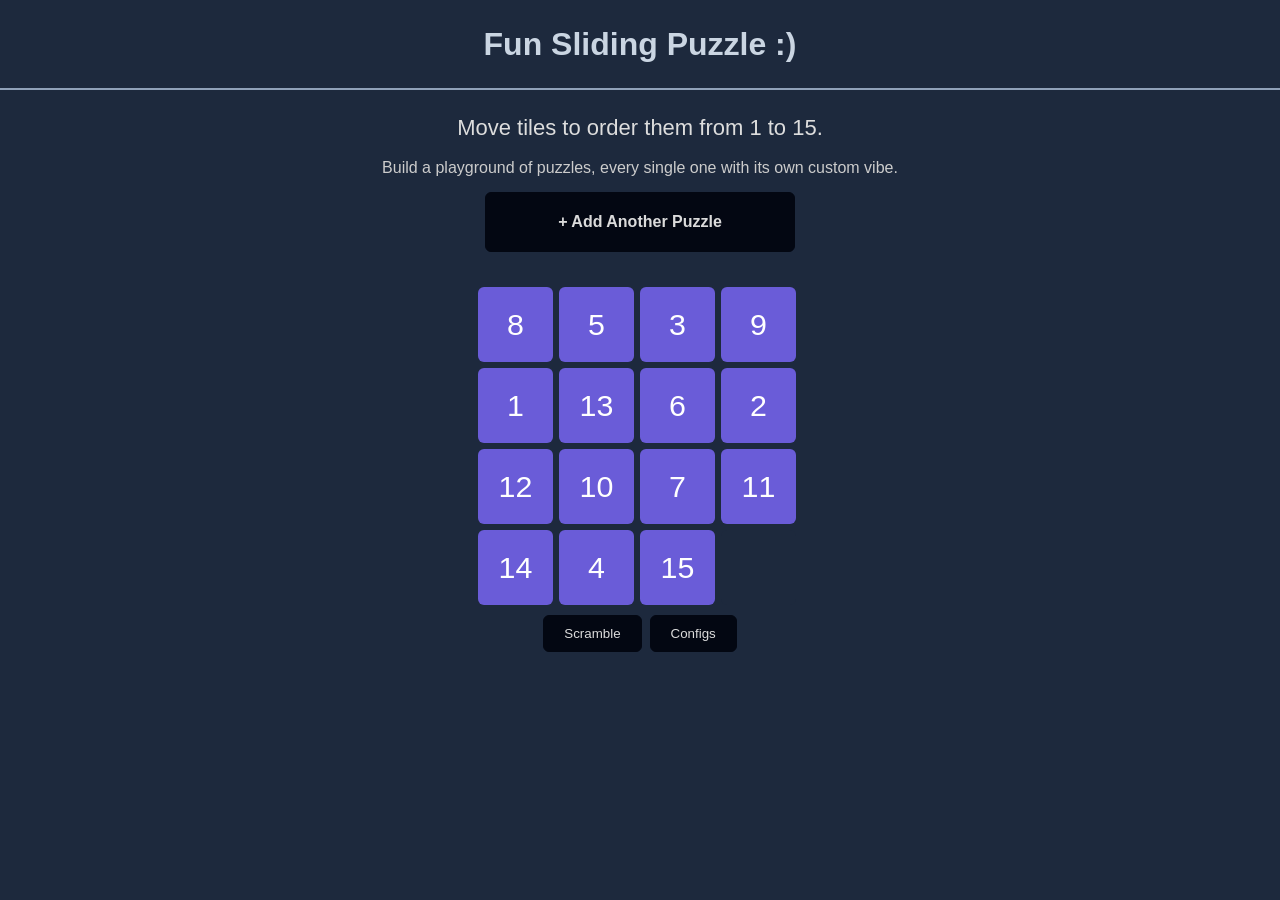
==== commit 3516d1b7: "add favicon" ====
--- a/app/index.html
+++ b/app/index.html
@@ -5,6 +5,7 @@
 	<meta name="viewport" content="width=device-width, initial-scale=1.0">
 	<title>Sliding Puzzle</title>
 	<link rel="stylesheet" href="public/style/index.css">
+	<link rel="icon" href="public/favicon.png" type="image/x-icon">
 </head>
 <body>
 	<div class="main-header">
--- a/app/public/style/index.css
+++ b/app/public/style/index.css
@@ -221,6 +221,16 @@
 
 #boards-container.animate span {
   transition: 0.15s left, 0.15s top;
+}
+
+.puzzle-board {
+  position: relative;
+  overflow: auto;
+  max-width: 95vw;
+  min-height: max-content;
+  display: flex;
+  align-items: center;
+  justify-content: center
 }
 
 /* -------------------- Modal -------------------- */
@@ -257,13 +267,13 @@
 .desc-text {
   color: var(--gray-50);
   font-size: 22px;
-  margin-bottom: 15px;
+  margin-bottom: 18px;
 }
 
 .hint-text {
   color: var(--gray-100);
   font-size: 16px;
-  margin-bottom: 10px;
+  margin-bottom: 15px;
 }
 
 .top-board-container {
